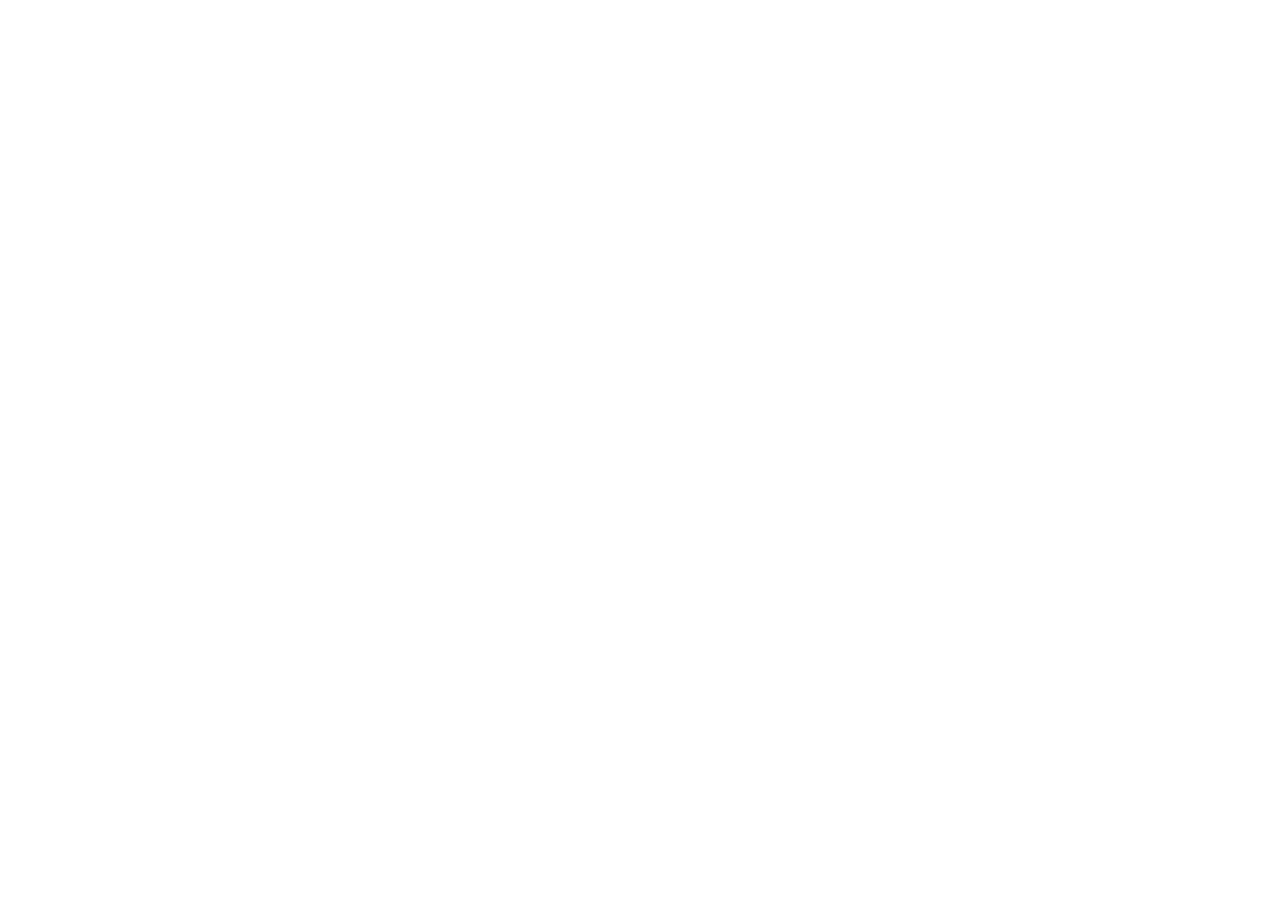
==== index.html @ 42bb11a6 "Add portfolio starter files." ====
<!doctype html>
<html lang="en">
<head>
  <meta charset="utf-8">
  <meta name="viewport" content="width=device-width, initial-scale=1.0">
  <title>Your Name: Portfolio</title>
  <link rel="stylesheet" href="styles.css">
</head>
<body>
  <header>
    <!-- Header and navigation: your name or logo, and links to your main sections. -->
  </header>
  <main>
    <section id="introduction">
      <!-- Introduction: your name, a one-line headline, a short welcome, and a link to your work. -->
    </section>
    <section id="about">
      <!-- About: your interests, studies, and goals. No home address, phone number, or student ID. -->
    </section>
    <section id="projects">
      <!-- Projects: at least two work samples, each with a card and a short case study. -->
    </section>
    <section id="skills">
      <!-- Skills: the skills your work samples show, each connected to a sample. -->
    </section>
    <section id="contact">
      <!-- Contact: a professional way to reach you, such as a profile link. -->
    </section>
    <section id="resume">
      <!-- Resume: a resume section or a link to a downloadable resume PDF. -->
    </section>
  </main>
  <footer>
    <!-- Footer: your name, the year, and your profile links. -->
  </footer>
  <script src="app.js"></script>
</body>
</html>
---- styles.css ----
/* Write your own styles here. */
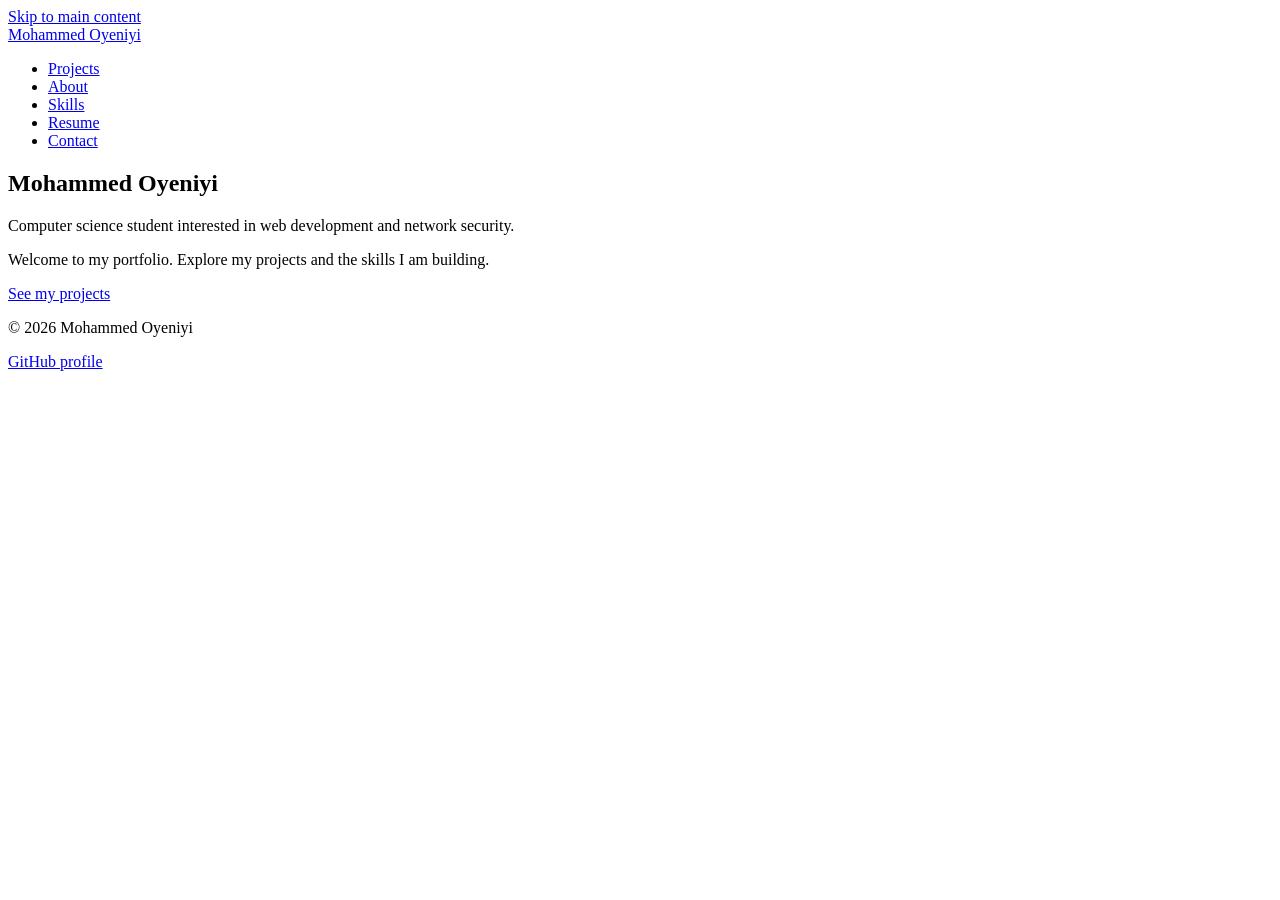
==== commit c9986c57: "Add portfolio structure and introduction" ====
--- a/index.html
+++ b/index.html
@@ -2,37 +2,61 @@
 <html lang="en">
 <head>
   <meta charset="utf-8">
-  <meta name="viewport" content="width=device-width, initial-scale=1.0">
-  <title>Your Name: Portfolio</title>
+  <meta name="viewport" content="width=device-width, initial-scale=1">
+  <meta name="description" content="Mohammed Oyeniyi's computer science portfolio, featuring web development and JavaScript projects.">
+  <title>Mohammed Oyeniyi | Portfolio</title>
   <link rel="stylesheet" href="styles.css">
 </head>
 <body>
+  <a href="#main">Skip to main content</a>
+
   <header>
-    <!-- Header and navigation: your name or logo, and links to your main sections. -->
+    <a href="#introduction">Mohammed Oyeniyi</a>
+    <nav aria-label="Main navigation">
+      <ul>
+        <li><a href="#projects">Projects</a></li>
+        <li><a href="#about">About</a></li>
+        <li><a href="#skills">Skills</a></li>
+        <li><a href="#resume">Resume</a></li>
+        <li><a href="#contact">Contact</a></li>
+      </ul>
+    </nav>
   </header>
-  <main>
+
+  <main id="main">
     <section id="introduction">
-      <!-- Introduction: your name, a one-line headline, a short welcome, and a link to your work. -->
+      <h1>Mohammed Oyeniyi</h1>
+      <p>Computer science student interested in web development and network security.</p>
+      <p>Welcome to my portfolio. Explore my projects and the skills I am building.</p>
+      <a href="#projects">See my projects</a>
     </section>
+
+    <section id="projects">
+      <!-- Add your two project cards and case studies here. -->
+    </section>
+
     <section id="about">
-      <!-- About: your interests, studies, and goals. No home address, phone number, or student ID. -->
+      <!-- Add your About heading and paragraph here. -->
     </section>
-    <section id="projects">
-      <!-- Projects: at least two work samples, each with a card and a short case study. -->
+
+    <section id="skills">
+      <!-- Connect each skill to a project that demonstrates it. -->
     </section>
-    <section id="skills">
-      <!-- Skills: the skills your work samples show, each connected to a sample. -->
+
+    <section id="resume">
+      <!-- Add your education and relevant experience here. -->
     </section>
+
     <section id="contact">
-      <!-- Contact: a professional way to reach you, such as a profile link. -->
-    </section>
-    <section id="resume">
-      <!-- Resume: a resume section or a link to a downloadable resume PDF. -->
+      <!-- Add a professional profile link here. -->
     </section>
   </main>
+
   <footer>
-    <!-- Footer: your name, the year, and your profile links. -->
+    <p>&copy; 2026 Mohammed Oyeniyi</p>
+    <a href="https://github.com/maoyeniyi-glitch">GitHub profile</a>
   </footer>
+
   <script src="app.js"></script>
 </body>
 </html>
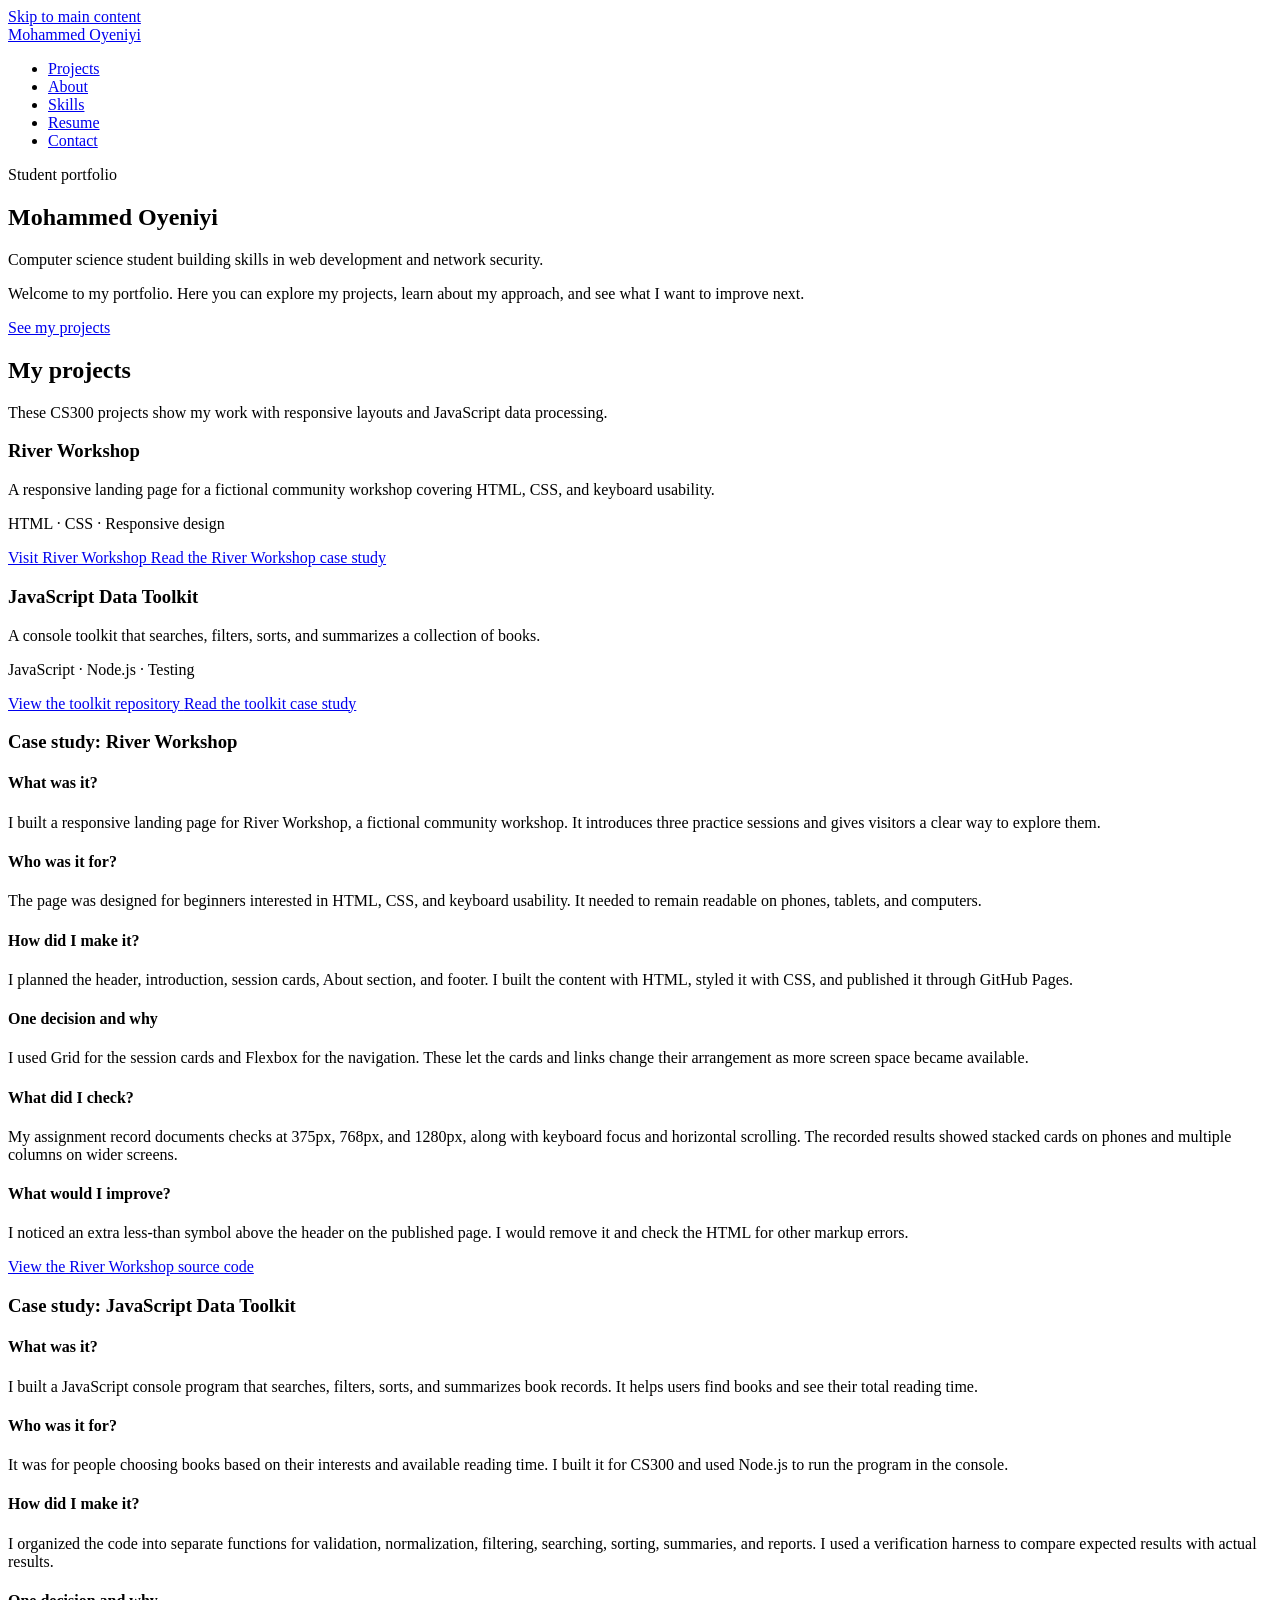
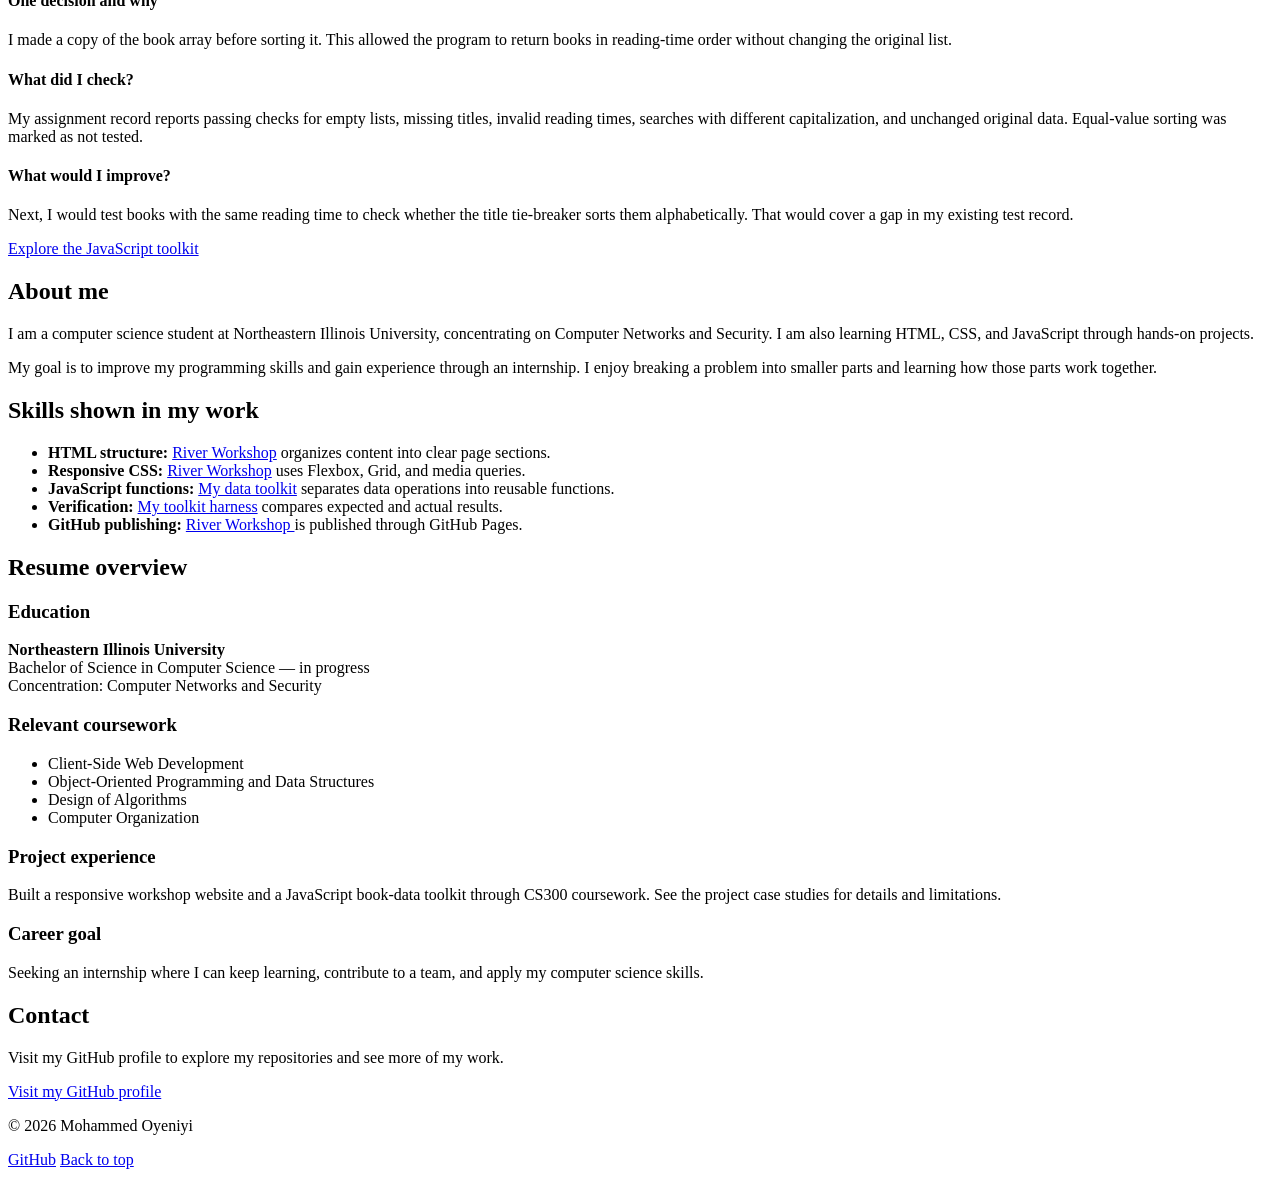
==== commit 67d9e0ff: "Add portfolio content and case studies" ====
--- a/index.html
+++ b/index.html
@@ -3,17 +3,20 @@
 <head>
   <meta charset="utf-8">
   <meta name="viewport" content="width=device-width, initial-scale=1">
-  <meta name="description" content="Mohammed Oyeniyi's computer science portfolio, featuring web development and JavaScript projects.">
+  <meta name="description"
+        content="Mohammed Oyeniyi's portfolio of web development and JavaScript projects.">
   <title>Mohammed Oyeniyi | Portfolio</title>
   <link rel="stylesheet" href="styles.css">
 </head>
+
 <body>
-  <a href="#main">Skip to main content</a>
-
-  <header>
-    <a href="#introduction">Mohammed Oyeniyi</a>
+  <a class="skip-link" href="#main">Skip to main content</a>
+
+  <header class="site-header">
+    <a class="site-name" href="#introduction">Mohammed Oyeniyi</a>
+
     <nav aria-label="Main navigation">
-      <ul>
+      <ul class="nav-links">
         <li><a href="#projects">Projects</a></li>
         <li><a href="#about">About</a></li>
         <li><a href="#skills">Skills</a></li>
@@ -24,37 +27,257 @@
   </header>
 
   <main id="main">
-    <section id="introduction">
+    <section id="introduction" class="hero">
+      <p class="eyebrow">Student portfolio</p>
       <h1>Mohammed Oyeniyi</h1>
-      <p>Computer science student interested in web development and network security.</p>
-      <p>Welcome to my portfolio. Explore my projects and the skills I am building.</p>
-      <a href="#projects">See my projects</a>
+      <p class="headline">
+        Computer science student building skills in web development
+        and network security.
+      </p>
+      <p>
+        Welcome to my portfolio. Here you can explore my projects,
+        learn about my approach, and see what I want to improve next.
+      </p>
+      <a class="button" href="#projects">See my projects</a>
     </section>
 
     <section id="projects">
-      <!-- Add your two project cards and case studies here. -->
+      <h2>My projects</h2>
+      <p>
+        These CS300 projects show my work with responsive layouts
+        and JavaScript data processing.
+      </p>
+
+      <div class="project-grid">
+        <article class="project-card">
+          <h3>River Workshop</h3>
+          <p>
+            A responsive landing page for a fictional community
+            workshop covering HTML, CSS, and keyboard usability.
+          </p>
+          <p class="project-tools">HTML · CSS · Responsive design</p>
+          <a href="https://maoyeniyi-glitch.github.io/cs300-assignment-2-/">
+            Visit River Workshop
+          </a>
+          <a href="#river-case">Read the River Workshop case study</a>
+        </article>
+
+        <article class="project-card">
+          <h3>JavaScript Data Toolkit</h3>
+          <p>
+            A console toolkit that searches, filters, sorts,
+            and summarizes a collection of books.
+          </p>
+          <p class="project-tools">JavaScript · Node.js · Testing</p>
+          <a href="https://github.com/maoyeniyi-glitch/cs300-assignment-3">
+            View the toolkit repository
+          </a>
+          <a href="#toolkit-case">Read the toolkit case study</a>
+        </article>
+      </div>
+
+      <article id="river-case" class="case-study">
+        <h3>Case study: River Workshop</h3>
+
+        <h4>What was it?</h4>
+        <p>
+          I built a responsive landing page for River Workshop,
+          a fictional community workshop. It introduces three
+          practice sessions and gives visitors a clear way to
+          explore them.
+        </p>
+
+        <h4>Who was it for?</h4>
+        <p>
+          The page was designed for beginners interested in HTML,
+          CSS, and keyboard usability. It needed to remain readable
+          on phones, tablets, and computers.
+        </p>
+
+        <h4>How did I make it?</h4>
+        <p>
+          I planned the header, introduction, session cards, About
+          section, and footer. I built the content with HTML,
+          styled it with CSS, and published it through GitHub Pages.
+        </p>
+
+        <h4>One decision and why</h4>
+        <p>
+          I used Grid for the session cards and Flexbox for the
+          navigation. These let the cards and links change their
+          arrangement as more screen space became available.
+        </p>
+
+        <h4>What did I check?</h4>
+        <p>
+          My assignment record documents checks at 375px, 768px,
+          and 1280px, along with keyboard focus and horizontal
+          scrolling. The recorded results showed stacked cards
+          on phones and multiple columns on wider screens.
+        </p>
+
+        <h4>What would I improve?</h4>
+        <p>
+          I noticed an extra less-than symbol above the header
+          on the published page. I would remove it and check the
+          HTML for other markup errors.
+        </p>
+
+        <a href="https://github.com/maoyeniyi-glitch/cs300-assignment-2-/">
+          View the River Workshop source code
+        </a>
+      </article>
+
+      <article id="toolkit-case" class="case-study">
+        <h3>Case study: JavaScript Data Toolkit</h3>
+
+        <h4>What was it?</h4>
+        <p>
+          I built a JavaScript console program that searches,
+          filters, sorts, and summarizes book records. It helps
+          users find books and see their total reading time.
+        </p>
+
+        <h4>Who was it for?</h4>
+        <p>
+          It was for people choosing books based on their interests
+          and available reading time. I built it for CS300 and used
+          Node.js to run the program in the console.
+        </p>
+
+        <h4>How did I make it?</h4>
+        <p>
+          I organized the code into separate functions for
+          validation, normalization, filtering, searching, sorting,
+          summaries, and reports. I used a verification harness to
+          compare expected results with actual results.
+        </p>
+
+        <h4>One decision and why</h4>
+        <p>
+          I made a copy of the book array before sorting it.
+          This allowed the program to return books in reading-time
+          order without changing the original list.
+        </p>
+
+        <h4>What did I check?</h4>
+        <p>
+          My assignment record reports passing checks for empty
+          lists, missing titles, invalid reading times, searches
+          with different capitalization, and unchanged original
+          data. Equal-value sorting was marked as not tested.
+        </p>
+
+        <h4>What would I improve?</h4>
+        <p>
+          Next, I would test books with the same reading time to
+          check whether the title tie-breaker sorts them
+          alphabetically. That would cover a gap in my existing
+          test record.
+        </p>
+
+        <a href="https://github.com/maoyeniyi-glitch/cs300-assignment-3">
+          Explore the JavaScript toolkit
+        </a>
+      </article>
     </section>
 
     <section id="about">
-      <!-- Add your About heading and paragraph here. -->
+      <h2>About me</h2>
+      <p>
+        I am a computer science student at Northeastern Illinois
+        University, concentrating on Computer Networks and Security.
+        I am also learning HTML, CSS, and JavaScript through
+        hands-on projects.
+      </p>
+      <p>
+        My goal is to improve my programming skills and gain
+        experience through an internship. I enjoy breaking a problem
+        into smaller parts and learning how those parts work together.
+      </p>
     </section>
 
     <section id="skills">
-      <!-- Connect each skill to a project that demonstrates it. -->
+      <h2>Skills shown in my work</h2>
+      <ul class="skills-list">
+        <li>
+          <strong>HTML structure:</strong>
+          <a href="#river-case">River Workshop</a>
+          organizes content into clear page sections.
+        </li>
+        <li>
+          <strong>Responsive CSS:</strong>
+          <a href="#river-case">River Workshop</a>
+          uses Flexbox, Grid, and media queries.
+        </li>
+        <li>
+          <strong>JavaScript functions:</strong>
+          <a href="#toolkit-case">My data toolkit</a>
+          separates data operations into reusable functions.
+        </li>
+        <li>
+          <strong>Verification:</strong>
+          <a href="#toolkit-case">My toolkit harness</a>
+          compares expected and actual results.
+        </li>
+        <li>
+          <strong>GitHub publishing:</strong>
+          <a href="https://maoyeniyi-glitch.github.io/cs300-assignment-2-/">
+            River Workshop
+          </a>
+          is published through GitHub Pages.
+        </li>
+      </ul>
     </section>
 
     <section id="resume">
-      <!-- Add your education and relevant experience here. -->
+      <h2>Resume overview</h2>
+
+      <h3>Education</h3>
+      <p>
+        <strong>Northeastern Illinois University</strong><br>
+        Bachelor of Science in Computer Science — in progress<br>
+        Concentration: Computer Networks and Security
+      </p>
+
+      <h3>Relevant coursework</h3>
+      <ul>
+        <li>Client-Side Web Development</li>
+        <li>Object-Oriented Programming and Data Structures</li>
+        <li>Design of Algorithms</li>
+        <li>Computer Organization</li>
+      </ul>
+
+      <h3>Project experience</h3>
+      <p>
+        Built a responsive workshop website and a JavaScript
+        book-data toolkit through CS300 coursework.
+        See the project case studies for details and limitations.
+      </p>
+
+      <h3>Career goal</h3>
+      <p>
+        Seeking an internship where I can keep learning,
+        contribute to a team, and apply my computer science skills.
+      </p>
     </section>
 
     <section id="contact">
-      <!-- Add a professional profile link here. -->
+      <h2>Contact</h2>
+      <p>
+        Visit my GitHub profile to explore my repositories
+        and see more of my work.
+      </p>
+      <a class="button" href="https://github.com/maoyeniyi-glitch">
+        Visit my GitHub profile
+      </a>
     </section>
   </main>
 
-  <footer>
+  <footer class="site-footer">
     <p>&copy; 2026 Mohammed Oyeniyi</p>
-    <a href="https://github.com/maoyeniyi-glitch">GitHub profile</a>
+    <a href="https://github.com/maoyeniyi-glitch">GitHub</a>
+    <a href="#introduction">Back to top</a>
   </footer>
 
   <script src="app.js"></script>
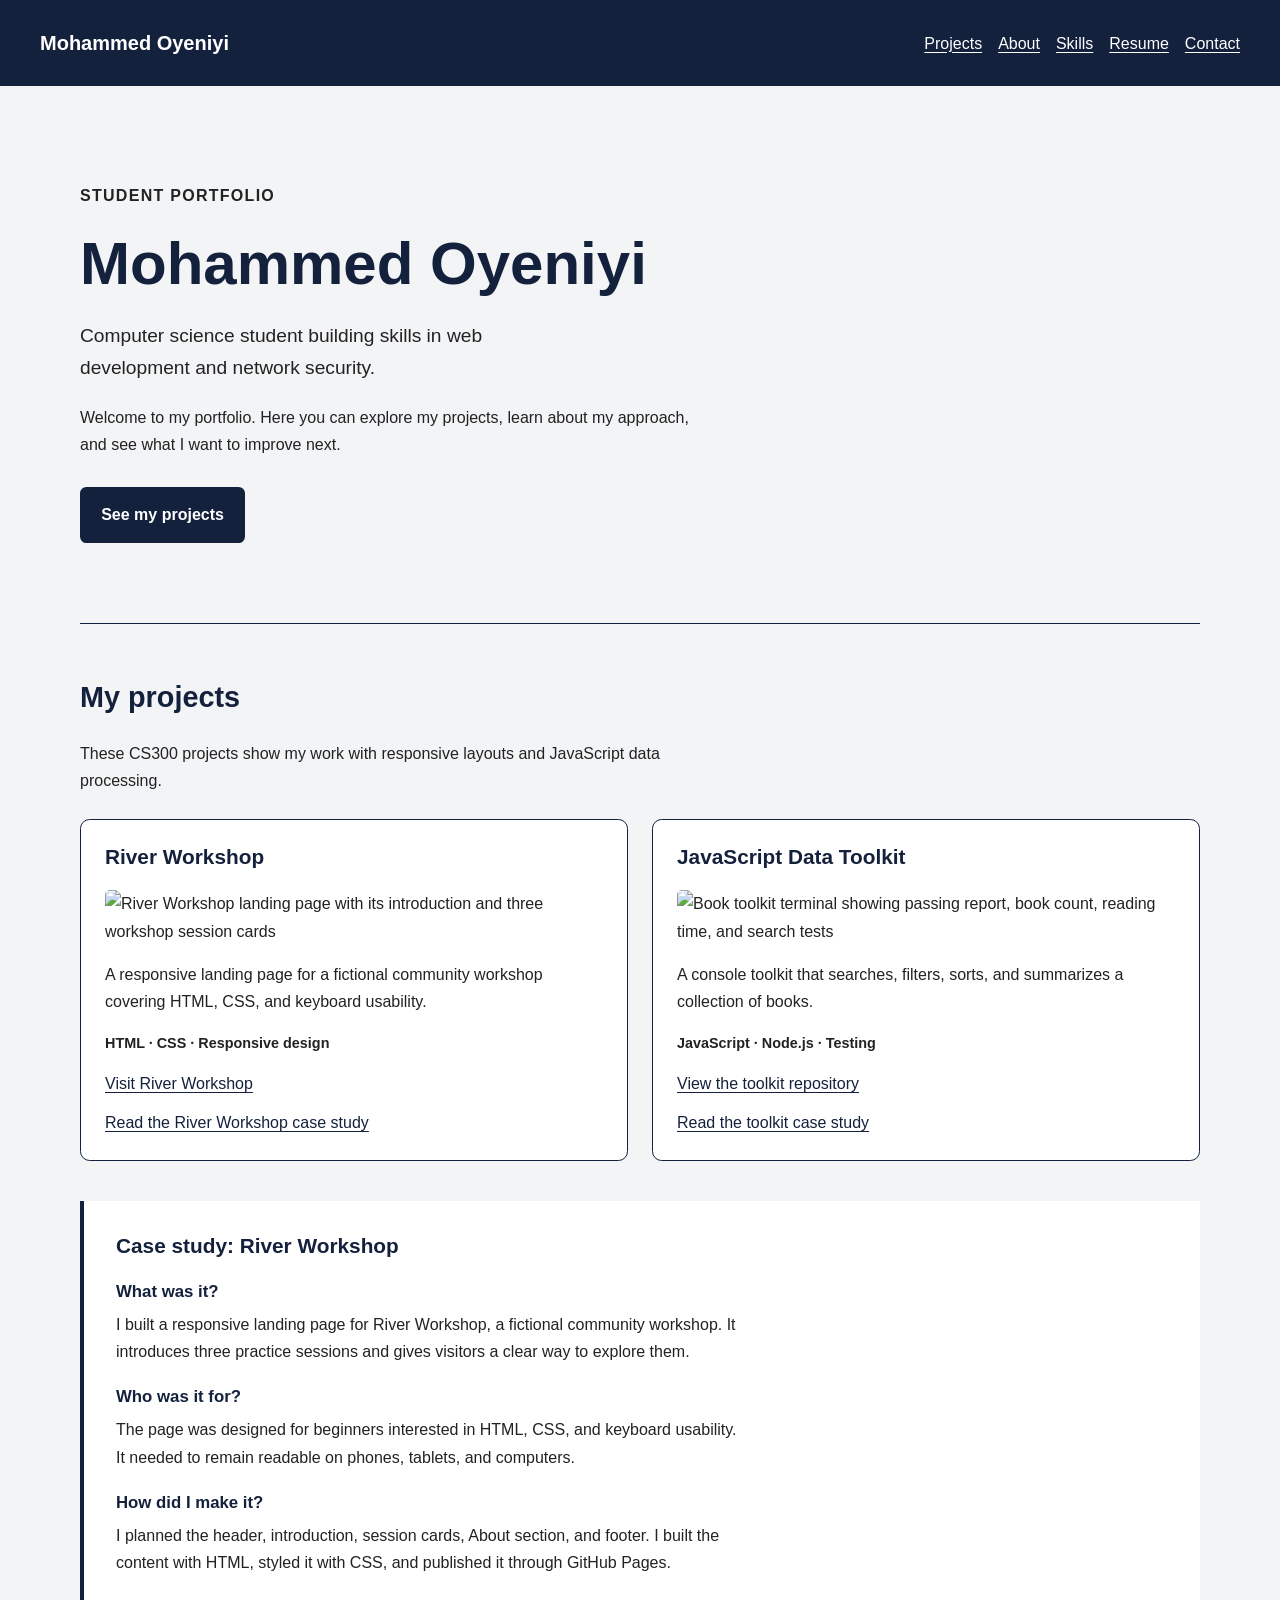
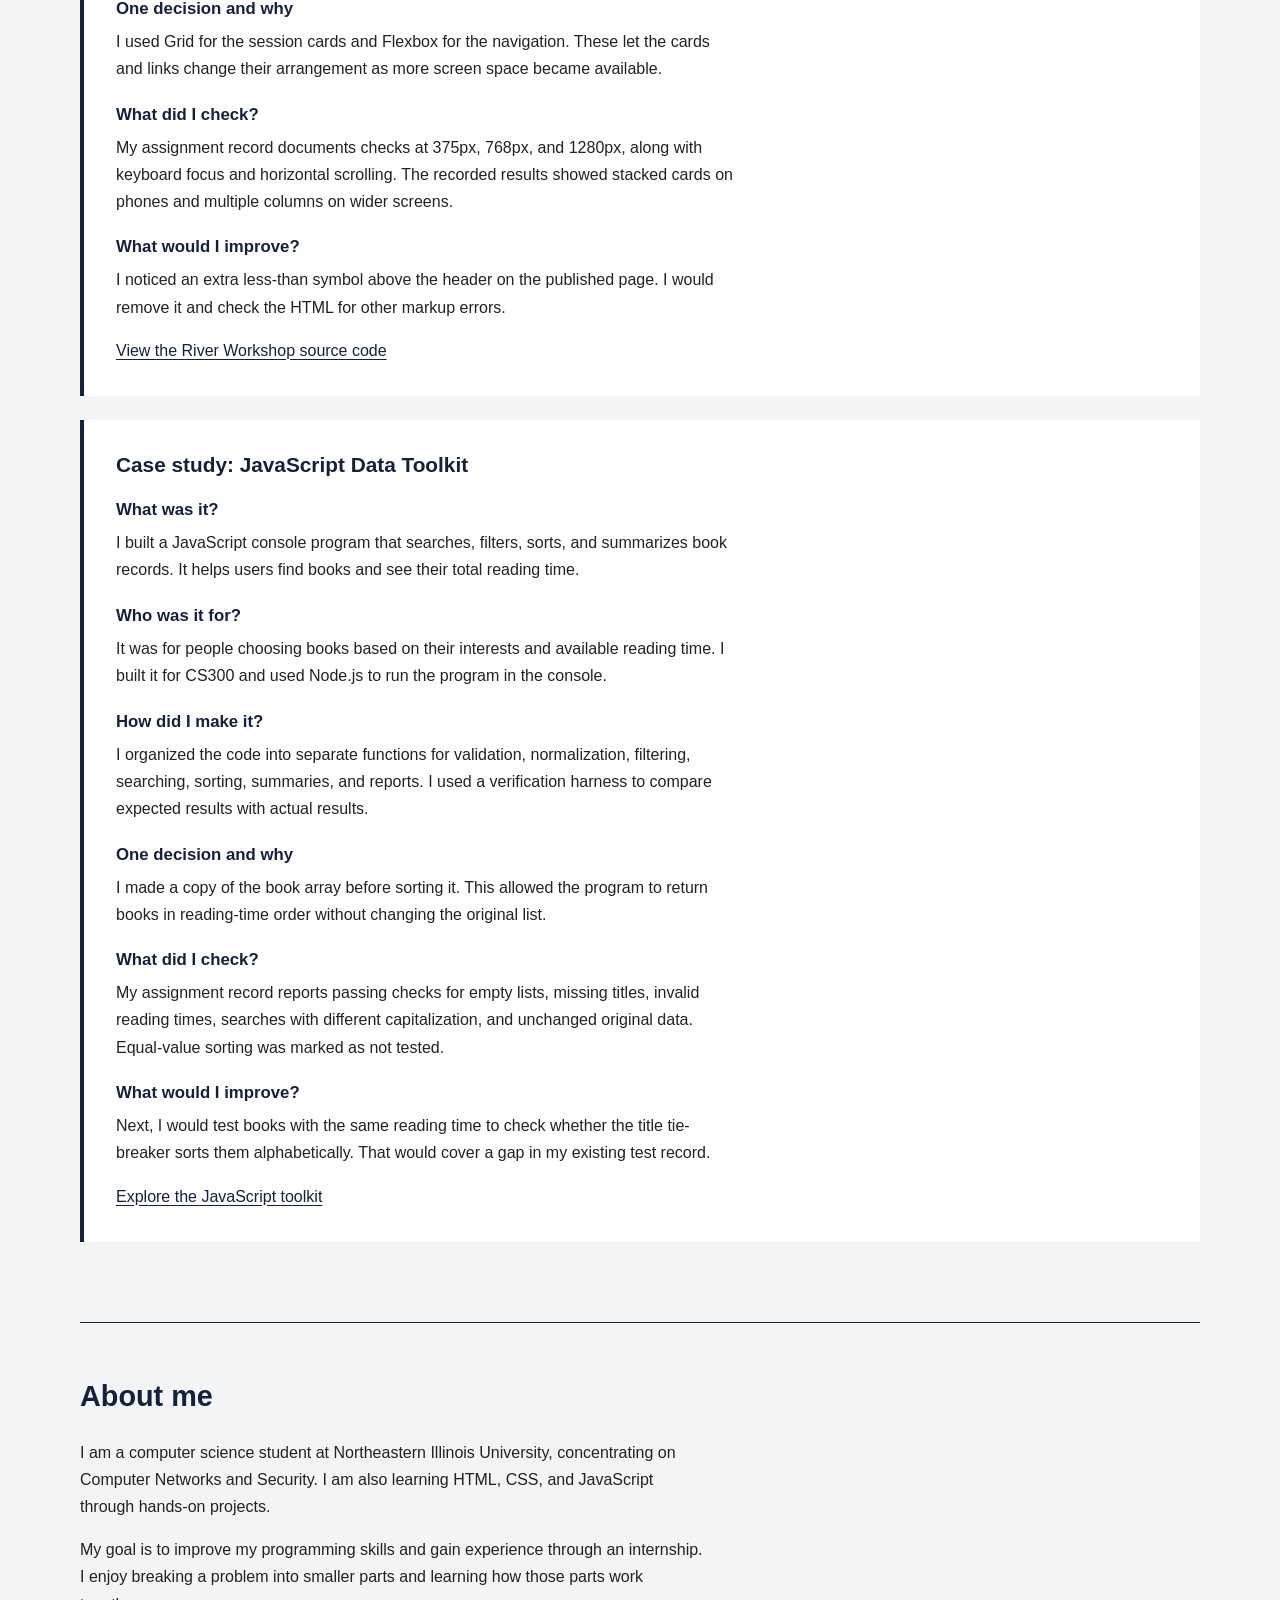
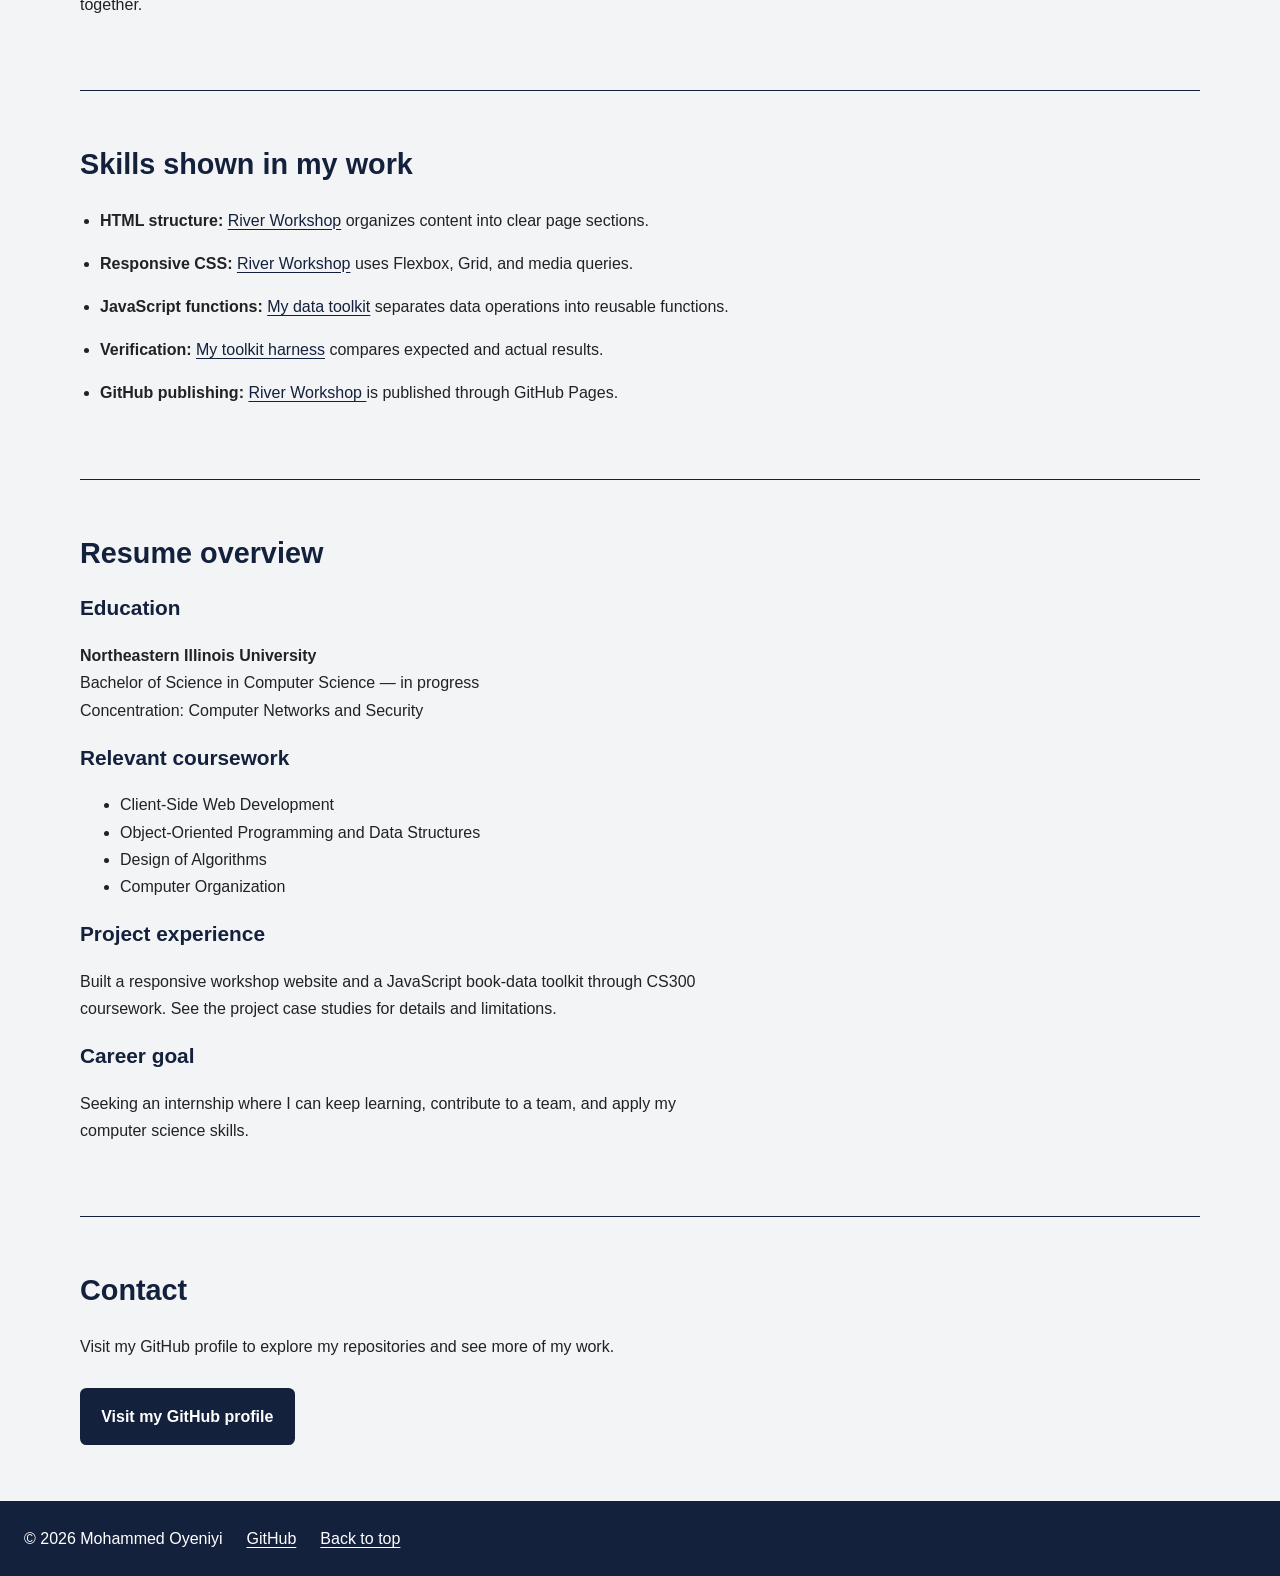
==== commit 77b5c6d2: "Display project screenshots with alt text" ====
--- a/index.html
+++ b/index.html
@@ -51,6 +51,8 @@
       <div class="project-grid">
         <article class="project-card">
           <h3>River Workshop</h3>
+          <img src="images/river-workshop.png"
+               alt="River Workshop landing page with its introduction and three workshop session cards">
           <p>
             A responsive landing page for a fictional community
             workshop covering HTML, CSS, and keyboard usability.
@@ -64,6 +66,8 @@
 
         <article class="project-card">
           <h3>JavaScript Data Toolkit</h3>
+          <img src="images/book-toolkit.png"
+               alt="Book toolkit terminal showing passing report, book count, reading time, and search tests">
           <p>
             A console toolkit that searches, filters, sorts,
             and summarizes a collection of books.
--- a/styles.css
+++ b/styles.css
@@ -1 +1,301 @@
-/* Write your own styles here. */
+/* Apply consistent sizing to every element. */
+* {
+  box-sizing: border-box;
+}
+
+/* Use the colors and font from the project plan. */
+:root {
+  --navy: #14213d;
+  --white: #ffffff;
+  --light-gray: #f3f4f6;
+  --dark-gray: #222222;
+}
+
+/* Start with a layout for narrow screens. */
+body {
+  margin: 0;
+  background: var(--light-gray);
+  color: var(--dark-gray);
+  font-family: Arial, sans-serif;
+  font-size: 1rem;
+  line-height: 1.7;
+}
+
+/* Allow long links and text to wrap on small screens. */
+p,
+li,
+a {
+  overflow-wrap: anywhere;
+}
+
+a {
+  color: var(--navy);
+  text-underline-offset: 0.2em;
+}
+
+a:hover {
+  text-decoration-thickness: 0.15em;
+}
+
+/* Keep keyboard focus visible on light and dark backgrounds. */
+:focus-visible {
+  outline: 3px solid var(--navy);
+  outline-offset: 4px;
+}
+
+.site-header :focus-visible,
+.site-footer :focus-visible,
+.button:focus-visible {
+  outline-color: var(--white);
+  box-shadow: 0 0 0 7px var(--navy);
+}
+
+/* Hide the skip link until a keyboard user focuses it. */
+.skip-link {
+  position: absolute;
+  top: 0.5rem;
+  left: 0.5rem;
+  z-index: 10;
+  padding: 0.75rem 1rem;
+  background: var(--white);
+  transform: translateY(-200%);
+}
+
+.skip-link:focus {
+  transform: translateY(0);
+}
+
+/* Header and navigation use Flexbox. */
+.site-header {
+  display: flex;
+  flex-direction: column;
+  gap: 1rem;
+  padding: 1.5rem;
+  background: var(--navy);
+  color: var(--white);
+}
+
+.site-header a,
+.site-footer a {
+  color: var(--white);
+}
+
+.site-name {
+  font-size: 1.25rem;
+  font-weight: bold;
+  text-decoration: none;
+}
+
+.nav-links {
+  display: flex;
+  flex-direction: column;
+  gap: 0.5rem;
+  margin: 0;
+  padding: 0;
+  list-style: none;
+}
+
+.nav-links a {
+  display: inline-block;
+  padding: 0.35rem 0;
+}
+
+/* Center the content and limit overly long lines. */
+main {
+  width: min(100% - 2rem, 70rem);
+  margin-inline: auto;
+}
+
+section {
+  padding-block: 2.5rem;
+}
+
+section + section {
+  border-top: 1px solid var(--navy);
+}
+
+h1,
+h2,
+h3,
+h4 {
+  color: var(--navy);
+  line-height: 1.25;
+}
+
+h1 {
+  margin-block: 0.5rem 1rem;
+  font-size: clamp(2rem, 6vw, 3.75rem);
+}
+
+h2 {
+  margin-top: 0;
+  font-size: 1.8rem;
+}
+
+h3 {
+  font-size: 1.3rem;
+}
+
+h4 {
+  margin-bottom: 0.5rem;
+  font-size: 1.05rem;
+}
+
+p {
+  max-width: 70ch;
+}
+
+/* Introduction and main action. */
+.hero {
+  padding-block: 3rem;
+}
+
+.eyebrow {
+  font-weight: bold;
+  letter-spacing: 0.08em;
+  text-transform: uppercase;
+}
+
+.headline {
+  max-width: 48ch;
+  font-size: 1.2rem;
+}
+
+.button {
+  display: inline-block;
+  margin-top: 0.75rem;
+  padding: 0.8rem 1.2rem;
+  border: 2px solid var(--navy);
+  border-radius: 0.4rem;
+  background: var(--navy);
+  color: var(--white);
+  font-weight: bold;
+  text-decoration: none;
+}
+
+.button:hover {
+  background: var(--white);
+  color: var(--navy);
+}
+
+/* Cards start in one column on phones. */
+.project-grid {
+  display: grid;
+  grid-template-columns: minmax(0, 1fr);
+  gap: 1.5rem;
+  margin-block: 1.5rem 2.5rem;
+}
+
+.project-card {
+  min-width: 0;
+  padding: 1.5rem;
+  border: 1px solid var(--navy);
+  border-radius: 0.6rem;
+  background: var(--white);
+}
+
+.project-card h3 {
+  margin-top: 0;
+}
+
+.project-card a {
+  display: block;
+  width: fit-content;
+  margin-top: 0.75rem;
+}
+
+.project-tools {
+  font-size: 0.9rem;
+  font-weight: bold;
+}
+
+/* These rules will also style your project screenshots. */
+.project-card img {
+  display: block;
+  width: 100%;
+  height: auto;
+  margin-bottom: 1rem;
+  border-radius: 0.3rem;
+}
+
+/* Give each case study its own readable block. */
+.case-study {
+  margin-block: 1.5rem;
+  padding: 1.25rem;
+  border-left: 4px solid var(--navy);
+  background: var(--white);
+  scroll-margin-top: 1rem;
+}
+
+.case-study h3 {
+  margin-top: 0;
+}
+
+.case-study p {
+  margin-top: 0;
+}
+
+.skills-list {
+  padding-left: 1.25rem;
+}
+
+.skills-list li {
+  margin-bottom: 1rem;
+}
+
+/* Footer links can wrap instead of overflowing. */
+.site-footer {
+  display: flex;
+  flex-wrap: wrap;
+  align-items: center;
+  gap: 1rem 1.5rem;
+  padding: 1.5rem;
+  background: var(--navy);
+  color: var(--white);
+}
+
+.site-footer p {
+  margin: 0;
+}
+
+/* On wider screens, show the project cards side by side. */
+@media (min-width: 600px) {
+  .project-grid {
+    grid-template-columns: repeat(2, minmax(0, 1fr));
+  }
+
+  .nav-links {
+    flex-direction: row;
+    flex-wrap: wrap;
+    gap: 1rem;
+  }
+
+  .case-study {
+    padding: 2rem;
+  }
+}
+
+/* Desktop header: name and navigation share a row. */
+@media (min-width: 1000px) {
+  .site-header {
+    flex-direction: row;
+    align-items: center;
+    justify-content: space-between;
+    padding-inline: 2.5rem;
+  }
+
+  section {
+    padding-block: 3.5rem;
+  }
+
+  .hero {
+    padding-block: 5rem;
+  }
+}
+
+/* Enable smooth scrolling only when reduced motion is not requested. */
+@media (prefers-reduced-motion: no-preference) {
+  html {
+    scroll-behavior: smooth;
+  }
+}
